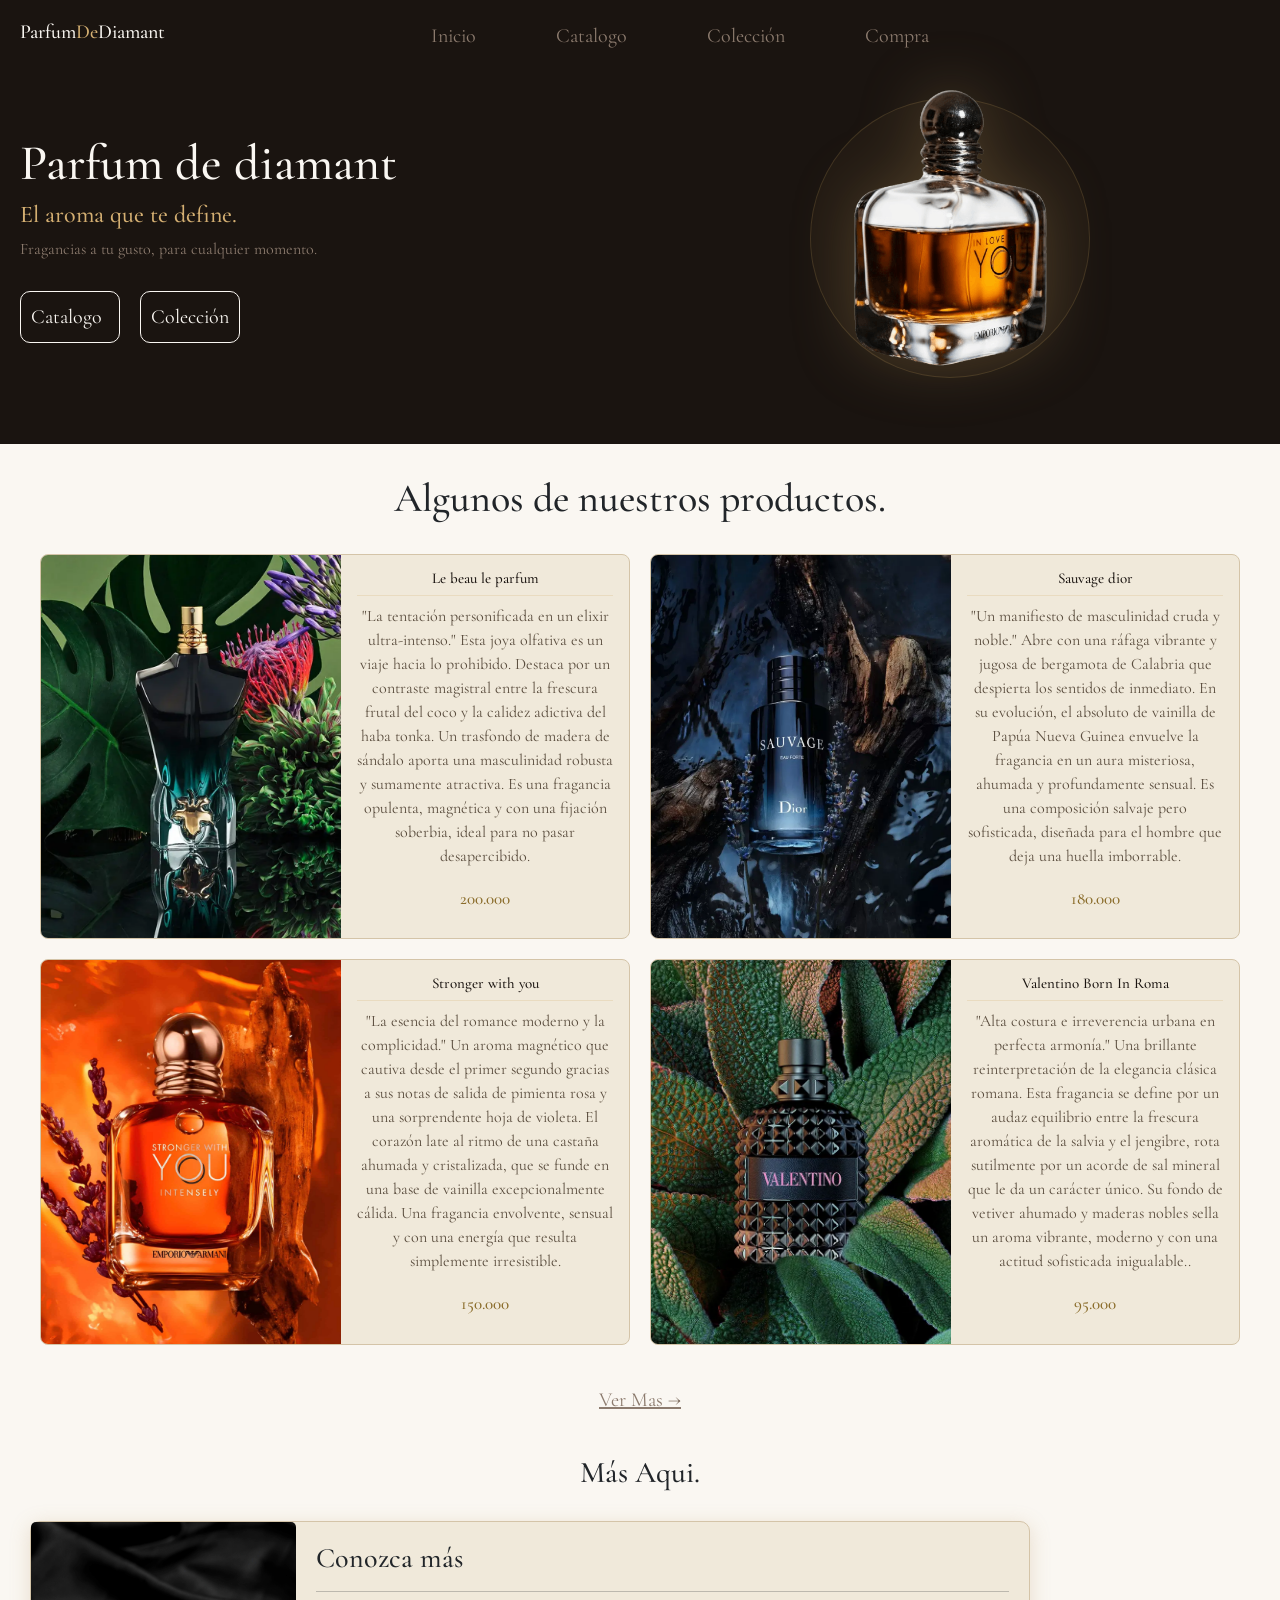
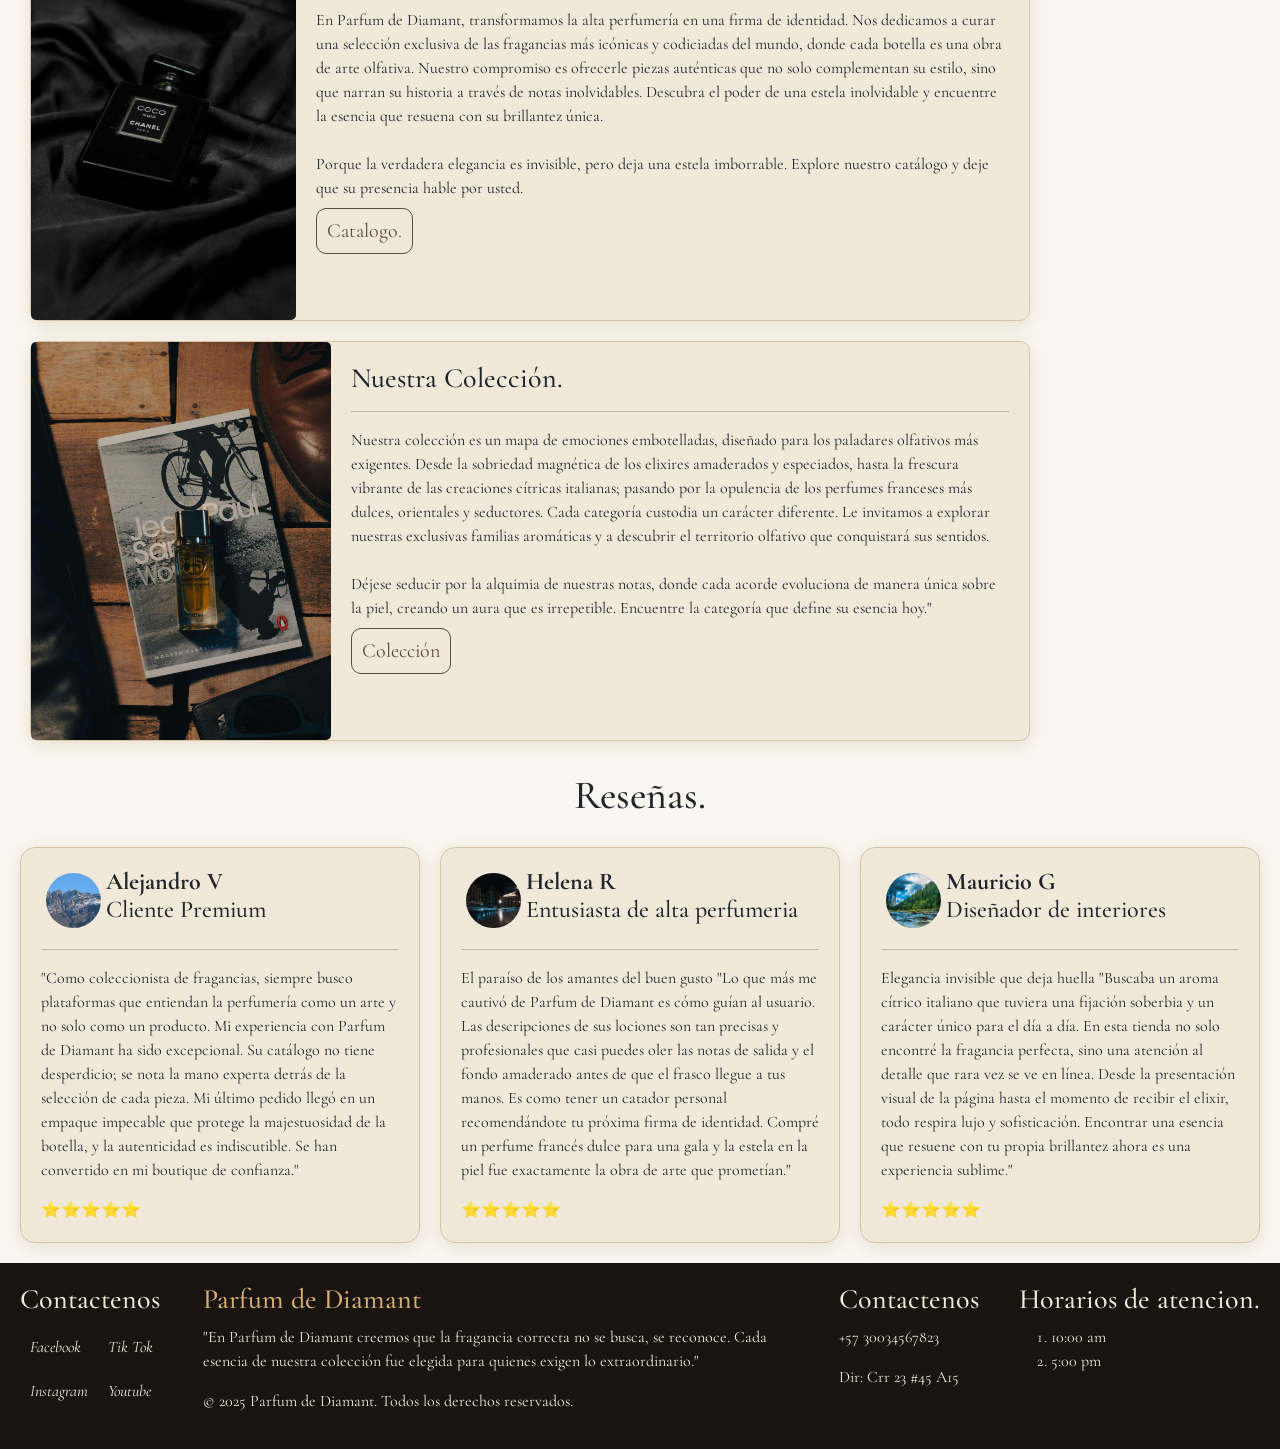
==== Html/index.html @ bfdff6c4 "Landing de la perfuemria" ====
<!DOCTYPE html>
<html lang="en">

<head>
    <meta charset="UTF-8">
    <meta name="viewport" content="width=device-width, initial-scale=1.0">
    <link href="https://cdn.jsdelivr.net/npm/bootstrap@5.3.8/dist/css/bootstrap.min.css" rel="stylesheet"
        integrity="sha384-sRIl4kxILFvY47J16cr9ZwB07vP4J8+LH7qKQnuqkuIAvNWLzeN8tE5YBujZqJLB" crossorigin="anonymous">
    <link rel="preconnect" href="https://fonts.googleapis.com">
    <link rel="preconnect" href="https://fonts.gstatic.com" crossorigin>
    <link
        href="https://fonts.googleapis.com/css2?family=Cormorant+Garamond:ital,wght@0,300..700;1,300..700&display=swap"
        rel="stylesheet">
    <link rel='stylesheet'
        href='https://cdn-uicons.flaticon.com/4.0.0/uicons-regular-rounded/css/uicons-regular-rounded.css'>
    <link rel="stylesheet" href="/css/style.css">
    <link rel="shortcut icon" href="/imagenes/logo.png" type="image/x-icon">
    <link rel='stylesheet' href='https://cdn-uicons.flaticon.com/4.0.0/uicons-brands/css/uicons-brands.css'>
    <title>Parfum de diamant</title>
</head>

<body>
    <main class="cont">
        <header id="header" class="Cabe">
            <div class="navegacion">
                <div class="nomb">
                    <h5>Parfum</h5>
                    <h5 class="Gld">De</h5>
                    <h5>Diamant</h5>
                </div>

                <nav class="nav">
                    <a href="">Inicio</a>
                    <a href="">Catalogo</a>
                    <a href="">Colección</a>
                    <a href="">Compra</a>
                </nav>

                <div class="bolsa">
                    <div class="tema">
                        <button type="button" onclick="Cambio()"><i class="fi fi-rr-night-day"></i></button>
                    </div>

                    <div class="icono-wrap">
                        <i class="fi fi-rr-shopping-bag"></i>
                        <span class="badge" id="cart-badge">0</span>
                    </div>
                </div>
            </div>
            <div class="bg_t">
                <div class="texto">
                    <h1 class="Titulo">Parfum de diamant</h1>
                    <h4 class="sb_tt">El aroma que te define.</h4>
                    <p>Fragancias a tu gusto, para cualquier momento.</p>

                    <div class="btns_h">
                        <a href="">Catalogo</a>
                        <a class="a2" href="">Colección</a>
                    </div>

                </div>

                <div class="visual">
                    <img src="/imagenes/optimizadas/Fragancia principal-1.png" alt="Fragancia principal">
                </div>
            </div>
        </header>
        <section class="Alg_product">

            <h1>Algunos de nuestros productos.</h1>
            <br>
            <div class="product">
                <div class="tarjeta">
                    <img src="/imagenes/optimizadas/le beau.webp" alt="le beau Le parfum">
                    <div class="tar_text">
                        <h4>Le beau le parfum</h4>
                        <hr>
                        <p>"La tentación personificada en un elixir ultra-intenso."
                            Esta joya olfativa es un viaje hacia lo prohibido. Destaca por un contraste magistral entre
                            la
                            frescura frutal del coco y la calidez adictiva del haba tonka. Un trasfondo de madera de
                            sándalo
                            aporta una masculinidad robusta y sumamente atractiva. Es una fragancia opulenta, magnética
                            y
                            con una fijación soberbia, ideal para no pasar desapercibido.</p>

                        <h5>200.000</h5>
                    </div>

                </div>
                <div class="tarjeta">
                    <img src="/imagenes/optimizadas/sauvage-dior-2.webp" alt="Sauvage Dior">

                    <div class="tar_text">
                        <h4>Sauvage dior</h4>
                        <hr>
                        <p>"Un manifiesto de masculinidad cruda y noble."
                            Abre con una ráfaga vibrante y jugosa de bergamota de Calabria que despierta los sentidos de
                            inmediato. En su evolución, el absoluto de vainilla de Papúa Nueva Guinea envuelve la
                            fragancia
                            en un aura misteriosa, ahumada y profundamente sensual. Es una composición salvaje pero
                            sofisticada, diseñada para el hombre que deja una huella imborrable.</p>

                        <h5>180.000</h5>
                    </div>

                </div>
                <div class="tarjeta">
                    <img src="/imagenes/optimizadas/Stronger With You.jpg" alt="Stronger With You">
                    <div class="tar_text">
                        <h4>Stronger with you</h4>
                        <hr>
                        <p>"La esencia del romance moderno y la complicidad."
                            Un aroma magnético que cautiva desde el primer segundo gracias a sus notas de salida de
                            pimienta
                            rosa y una sorprendente hoja de violeta. El corazón late al ritmo de una castaña ahumada y
                            cristalizada, que se funde en una base de vainilla excepcionalmente cálida. Una fragancia
                            envolvente, sensual y con una energía que resulta simplemente irresistible.</p>
                        <h5>150.000</h5>
                    </div>
                </div>
                <div class="tarjeta">
                    <img src="/imagenes/optimizadas/valentino_2.webp" alt="Valentino">
                    <div class="tar_text">
                        <h4>Valentino Born In Roma</h4>
                        <hr>
                        <p>"Alta costura e irreverencia urbana en perfecta armonía."
                            Una brillante reinterpretación de la elegancia clásica romana. Esta fragancia se define por
                            un
                            audaz equilibrio entre la frescura aromática de la salvia y el jengibre, rota sutilmente por
                            un
                            acorde de sal mineral que le da un carácter único. Su fondo de vetiver ahumado y maderas
                            nobles
                            sella un aroma vibrante, moderno y con una actitud sofisticada inigualable..</p>
                        <h5>95.000</h5>
                    </div>
                </div>
            </div>
            <a href="">Ver Mas →</a>
        </section>

        <section class="descripcion_principal">

            <h1>Más Aqui.</h1>

            <div class="tar_desc ds_izq">
                <img src="/imagenes/optimizadas/paratar_1.jpg" alt="">
                <div class="text_1">
                    <h3>Conozca más</h3>
                    <hr>
                    <p>En Parfum de Diamant, transformamos la alta perfumería en una firma de identidad. Nos dedicamos a
                        curar una selección exclusiva de las fragancias más icónicas y codiciadas del mundo, donde cada
                        botella es una obra de arte olfativa. Nuestro compromiso es ofrecerle piezas auténticas que no
                        solo
                        complementan su estilo, sino que narran su historia a través de notas inolvidables. Descubra el
                        poder de una estela inolvidable y encuentre la esencia que resuena con su brillantez única. <br>
                        <br>
                        Porque la verdadera elegancia es invisible, pero deja una estela imborrable. Explore nuestro
                        catálogo y deje que su presencia hable por usted.
                    </p>
                    <a href="">Catalogo.</a>
                </div>
            </div>

            <div class="tar_desc2 ds_der">
                <img src="/imagenes/optimizadas/fondo_head.jpg" alt="Fragancia en fondo dorado">
                <div class="text_1">
                    <h3>Nuestra Colección.</h3>
                    <hr>
                    <p>Nuestra colección es un mapa de emociones embotelladas, diseñado para los paladares olfativos más
                        exigentes. Desde la sobriedad magnética de los elixires amaderados y especiados, hasta la
                        frescura vibrante de las creaciones cítricas italianas; pasando por la opulencia de los perfumes
                        franceses más dulces, orientales y seductores. Cada categoría custodia un carácter diferente. Le
                        invitamos a explorar nuestras exclusivas familias aromáticas y a descubrir el territorio
                        olfativo que conquistará sus sentidos. <br> <br> Déjese seducir por la alquimia de nuestras
                        notas,
                        donde cada acorde evoluciona de manera única sobre la piel, creando un aura que es irrepetible.
                        Encuentre la categoría que define su esencia hoy."
                    </p>
                    <a href="">Colección</a>
                </div>
            </div>
        </section>

        <section class="carousel">
            <h1>Reseñas.</h1>

            <div class="car_res">
                <div class="resena">
                    <div class="us">
                        <img src="/imagenes/optimizadas/us1.jpg" alt="Foto de usuario">
                        <h4> <strong>Alejandro V</strong> <br> Cliente Premium</h4>

                    </div>
                    <hr>
                    <div class="res_desc">
                        <p>"Como coleccionista de fragancias, siempre busco plataformas que entiendan la perfumería como
                            un arte y no solo como un producto. Mi experiencia con Parfum de Diamant ha sido
                            excepcional. Su catálogo no tiene desperdicio; se nota la mano experta detrás de la
                            selección de cada pieza. Mi último pedido llegó en un empaque impecable que protege la
                            majestuosidad de la botella, y la autenticidad es indiscutible. Se han convertido en mi
                            boutique de confianza."</p>

                        <span>⭐⭐⭐⭐⭐</span>
                    </div>
                </div>
                <div class="resena">
                    <div class="us">
                        <img src="/imagenes/optimizadas/us22.jpg" alt="Foto de usuario">
                        <h4> <strong>Helena R</strong> <br>Entusiasta de alta perfumeria</h4>

                    </div>
                    <hr>
                    <div class="res_desc">
                        <p>El paraíso de los amantes del buen gusto
                            "Lo que más me cautivó de Parfum de Diamant es cómo guían al usuario. Las descripciones de
                            sus lociones son tan precisas y profesionales que casi puedes oler las notas de salida y el
                            fondo amaderado antes de que el frasco llegue a tus manos. Es como tener un catador personal
                            recomendándote tu próxima firma de identidad. Compré un perfume francés dulce para una gala
                            y la estela en la piel fue exactamente la obra de arte que prometían."</p>

                        <span>⭐⭐⭐⭐⭐</span>
                    </div>
                </div>
                <div class="resena">
                    <div class="us">
                        <img src="/imagenes/optimizadas/us2.jpg" alt="Foto de usuario">
                        <h4> <strong>Mauricio G</strong> <br> Diseñador de interiores</h4>

                    </div>
                    <hr>
                    <div class="res_desc">
                        <p>Elegancia invisible que deja huella
                            "Buscaba un aroma cítrico italiano que tuviera una fijación soberbia y un carácter único
                            para el día a día. En esta tienda no solo encontré la fragancia perfecta, sino una atención
                            al detalle que rara vez se ve en línea. Desde la presentación visual de la página hasta el
                            momento de recibir el elixir, todo respira lujo y sofisticación. Encontrar una esencia que
                            resuene con tu propia brillantez ahora es una experiencia sublime."</p>

                        <span>⭐⭐⭐⭐⭐</span>
                    </div>
                </div>

            </div>
        </section>
        <footer>
            <div class="redes">
                <h3>Contactenos</h3>
                <div class="as_f">
                    <div class="redes_a1">
                        <a href=""><i class="fi fi-brands-facebook"> Facebook</i></a>
                        <a href=""><i class="fi fi-brands-instagram"> Instagram</i></a>
                    </div>

                    <div class="redes_a2">
                        <a href=""><i class="fi fi-brands-tiktok-circle"> Tik Tok</i></i></a>
                        <a href=""><i class="fi fi-brands-youtube"> Youtube</i></a>
                    </div>
                </div>

            </div>
            <div class="desc_f">
                <h3>Parfum de Diamant</h3>
                <p>"En Parfum de Diamant creemos que la fragancia correcta no se busca, se reconoce. Cada esencia de
                    nuestra colección fue elegida para quienes exigen lo extraordinario."</p>
                <p>© 2025 Parfum de Diamant. Todos los derechos reservados.</p>
            </div>
            <div class="contact">
                <h3>Contactenos</h3>
                <p>+57 30034567823</p>
                <p>Dir: Crr 23 #45 A15</p>

            </div>
            <div class="hor">
                <h3>Horarios de atencion.</h3>
                <ol>
                    <li>10:00 am</li>
                    <li>5:00 pm</li>
                </ol>
            </div>
        </footer>
    </main>
    <script src="/js/interactividad.js"></script>
</body>

</html>
---- css/style.css ----
@import url('https://cdn-uicons.flaticon.com/4.0.0/uicons-regular-rounded/css/uicons-regular-rounded.css');
@import url('https://cdn-uicons.flaticon.com/4.0.0/uicons-brands/css/uicons-brands.css');


* {
    padding: 0;
    margin: 0;
    box-sizing: border-box;
}

body {
    font-family: 'Cormorant Garamond', serif;
    background: #FAF7F2;
    overflow-x: hidden;
}


#header {
    background-color: #1a1410;
    padding: 20px;
}

.Titulo {
    color: #FAF7F2;
    font-size: 50px;
}

.navegacion {
    color: #FAF7F2;
    z-index: 1;
    display: grid;
    grid-template-columns: 0.5fr 8fr 0.5fr;
    grid-template-rows: 1fr;
}

.nomb {
    display: flex;
}

nav {
    justify-content: center;
    display: grid;
    grid-template-columns: 1fr 1fr 1fr 1fr;
    grid-template-rows: 1fr;
}

.nav a:hover {
    color: #FAF7F2;
    text-decoration: dashed;
    transition: 0.5s;
    transform: scale(1.15);
}

nav a {
    text-decoration: none;
    color: #8C7B6E;
    font-size: 20px;
    margin: 1px 40px;
}

.Gld {
    color: #D4AF72;
}

.texto {
    color: #D4AF72;
    font-size: 1rem;
    flex: 1;
}

.bg_t {
    display: flex;
    justify-content: space-between;
    align-items: center;
}

.visual::before {
    content: '';
    position: absolute;
    width: 280px;
    height: 280px;
    border-radius: 50%;
    border: 1px solid rgba(184, 149, 90, 0.2);
    background: rgba(184, 149, 90, 0.05);
}

.visual {
    position: relative;
    display: flex;
    flex: 1;
    align-items: center;
    justify-content: center;
}

.visual img {
    width: 220px;
    position: relative;
    object-fit: contain;
    filter: drop-shadow(0 0 30px rgba(184, 150, 90, 0.284));
}

.texto a {
    text-decoration: none;
    color: #FAF7F2;
    padding: 10px;
    font-size: 20px;
    border: 1px solid #FAF7F2;
    border-radius: 10px;
    width: 100px;
}

.btns_h {
    display: flex;
    margin-top: 30px;
}

.btns_h .a2 {
    margin-left: 20px;
}

.texto a:hover {
    background-color: #D4AF72;
    transition: 1s;
}

.texto p {
    color: #8C7B6E;
}


.bolsa {
    display: flex;
}

.badge {
    display: none;
}

.icono-wrap {
    color: #8C7B6E;
    display: inline-flex;
    position: relative;
    cursor: pointer;
}

.tema {
    font-size: 20px;
    margin: 0 auto;
}

.tema button {
    background: none;
    border: none;
    color: #8C7B6E;
    height: auto;
}

/* Tarjetas */

.Alg_product a {
    color: #8C7B6E;
    font-size: 20px;
    justify-self: left;
}

.Alg_product {
    text-align: center;
    padding: 30px 0 20px;
}

.product {
    display: grid;
    grid-template-rows: 1fr 1fr;
    grid-template-columns: 1fr 1fr;
    gap: 20px;
    padding: 0 40px 40px;
}

.tarjeta {
    display: flex;
    flex-direction: row;
    background-color: #F0E9DA;
    border-radius: 8px;
    overflow: hidden;
    min-height: 300px;
    min-width: 200px;
    border: 0.5px solid #d4c4a8;
}

.tarjeta:hover {
    box-shadow: 0 4px 20px rgba(184, 149, 90, 0.25);
}

.tarjeta img {
    width: 300px;
    min-width: 300px;
    object-fit: cover;
    display: block;
}

.tar_text {
    display: flex;
    flex-direction: column;
    padding: 14px 16px;
    gap: 6px;
    overflow: hidden;
}

.tar_text h4 {
    font-size: 15px;
    margin: 0;
    color: #1a1410;
}

.tar_text hr {
    border: none;
    border-top: 1px solid #D4AF72;
    margin: 2px 0;
}

.tar_text p {
    font-size: 16px;
    color: #5a4d3e;
    margin: 0;
}

.tar_text h5 {
    margin: 15px auto;
    color: #8a6c2a;
    font-size: 17px;
}

.ds_izq {
    opacity: 0;
    transform: translateX(-80px);
    transition: 2s;
}

.tar_desc {
    display: flex;
    flex-direction: row;
    width: 1000px;
    min-width: unset;
    height: 400px;
    background-color: #F0E9DA;
    border: 0.5px solid #d4c4a8;
    border-radius: 10px;
    margin: 20px;
    box-shadow: 0 4px 20px rgba(184, 149, 90, 0.25);

}

.tar_desc a {
    color: #5a4d3e;
    text-decoration: none;
    font-size: 20px;
    border: 1px solid #5a4d3e;
    padding: 10px;
    border-radius: 10px;
}

.tar_desc a:hover {
    background-color: #5a4d3e;
    color: white;
    transition: 1s;
}


.tar_desc img {
    width: 300px;
    object-fit: cover;
    display: block;
    border-radius: 5px;
}


.tar_desc2 {
    display: flex;
    flex-direction: row;
    width: 1000px;
    min-width: unset;
    height: 400px;
    background-color: #F0E9DA;
    border: 0.5px solid #d4c4a8;
    border-radius: 10px;
    margin: 20px;
    justify-self: end;
    box-shadow: 0 4px 20px rgba(184, 149, 90, 0.25);
}

.tar_desc2 a {
    color: #5a4d3e;
    text-decoration: none;
    font-size: 20px;
    border: 1px solid #5a4d3e;
    padding: 10px;
    border-radius: 10px;
}

.tar_desc2 a:hover {
    background-color: #5a4d3e;
    color: white;
    transition: 1s;
}


.tar_desc2 img {
    width: 300px;
    object-fit: cover;
    display: block;
    border-radius: 5px;
}

.text_1 {
    padding: 20px;
}

.ds_der {
    opacity: 0;
    transform: translateX(80px);
    transition: 2s;
}

.ds_der.visible,
.ds_izq.visible {
    opacity: 1;
    transform: translateX(0);
}


.descripcion_principal h1 {
    font-size: 30px;
    text-align: center;
    padding: 10px;
}

.descripcion_principal {
    overflow-x: hidden;
    padding: 10px;
}

/* reseñas */
.resena img {
    width: 65px;
    border-radius: 100%;
    padding: 5px;
    object-fit: cover;
}

.carousel h1 {
    text-align: center;
}

.us {
    display: flex;
}

.car_res {
    display: flex;
    justify-content: space-between;
    padding: 20px;
}

.resena {
    padding: 20px;
    background-color: #F0E9DA;
    border: 0.5px solid #d4c4a8;
    width: 400px;
    box-shadow: 0 4px 20px rgba(184, 149, 90, 0.25);
    border-radius: 15px;
}

footer {
    background-color: #1a1410;
    color: #F0E9DA;
    display: flex;
}

.desc_f {
    width: 300px;
    padding: 20px;
    flex: 1;
}

.desc_f h3 {
    color: #D4AF72;
}

.redes {
    padding: 20px;

}

.as_f {
    display: flex;
}

.contact {
    padding: 20px;
}

.hor {
    padding: 20px;
}

.redes a {
    text-decoration: none;
    color: #F0E9DA;
    display: block;
    padding: 10px;
}


/* Modo oscuro */
body.modo-oscuro {
    background-color: #100E0B;
    color: #EDE0CC;
}

body.modo-oscuro .resena {
    background-color: #1E1A14;
    color: #EDE0CC;
    border: 0.5px solid #A07840;
}

body.modo-oscuro footer {
    background-color: #1E1A14;
}

body.modo-oscuro .descripcion_principal h1 {
    color: #F0E9DA;
}

body.modo-oscuro .tarjeta {
    background-color: #1E1A14;
    color: #EDE0CC;
    border: 0.5px solid #A07840;
}

body.modo-oscuro .tar_text p {
    color: #9A8A78;
}

body.modo-oscuro .tar_text h5 {
    color: #9A8A78;
}

body.modo-oscuro .tar_text h4 {
    color: #EDE0CC;
}

body.modo-oscuro #header {
    background-color: #1E1A14;
}

body.modo-oscuro .tar_desc {
    background-color: #1E1A14;
    color: #EDE0CC;
    border: 0.5px solid #A07840;
}

body.modo-oscuro .tar_desc a {
    background-color: #1E1A14;
    color: #EDE0CC;
    border: 0.5px solid #EDE0CC;
}

body.modo-oscuro .tar_desc a:hover {
    background-color: #EDE0CC;
    color: #5a4d3e;
    border: 0.5px solid #5a4d3e;
}


body.modo-oscuro .tar_desc2 {
    background-color: #1E1A14;
    color: #EDE0CC;
    border: 0.5px solid #A07840;
}

body.modo-oscuro .tar_desc2 a {
    background-color: #1E1A14;
    color: #EDE0CC;
    border: 0.5px solid #EDE0CC;
}

body.modo-oscuro .tar_desc2 a:hover {
    background-color: #EDE0CC;
    color: #5a4d3e;
    border: 0.5px solid #5a4d3e;
}
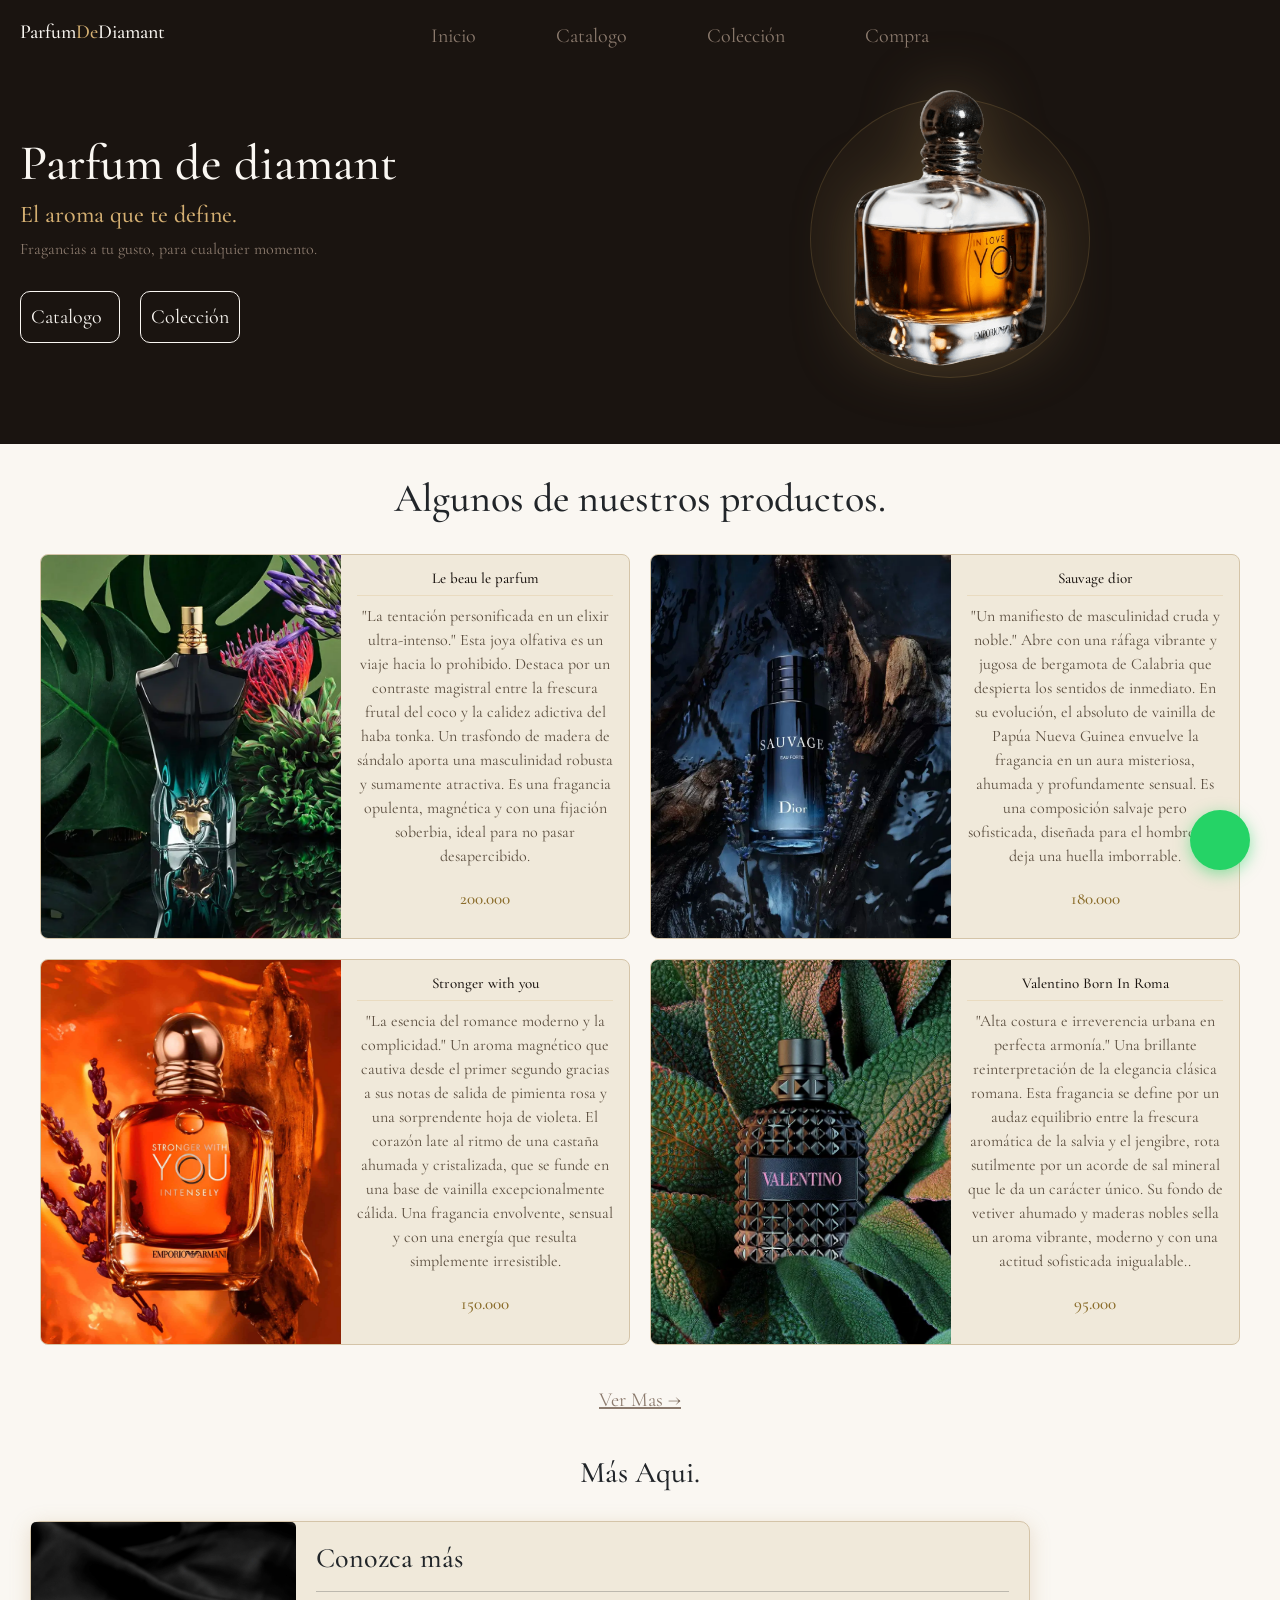
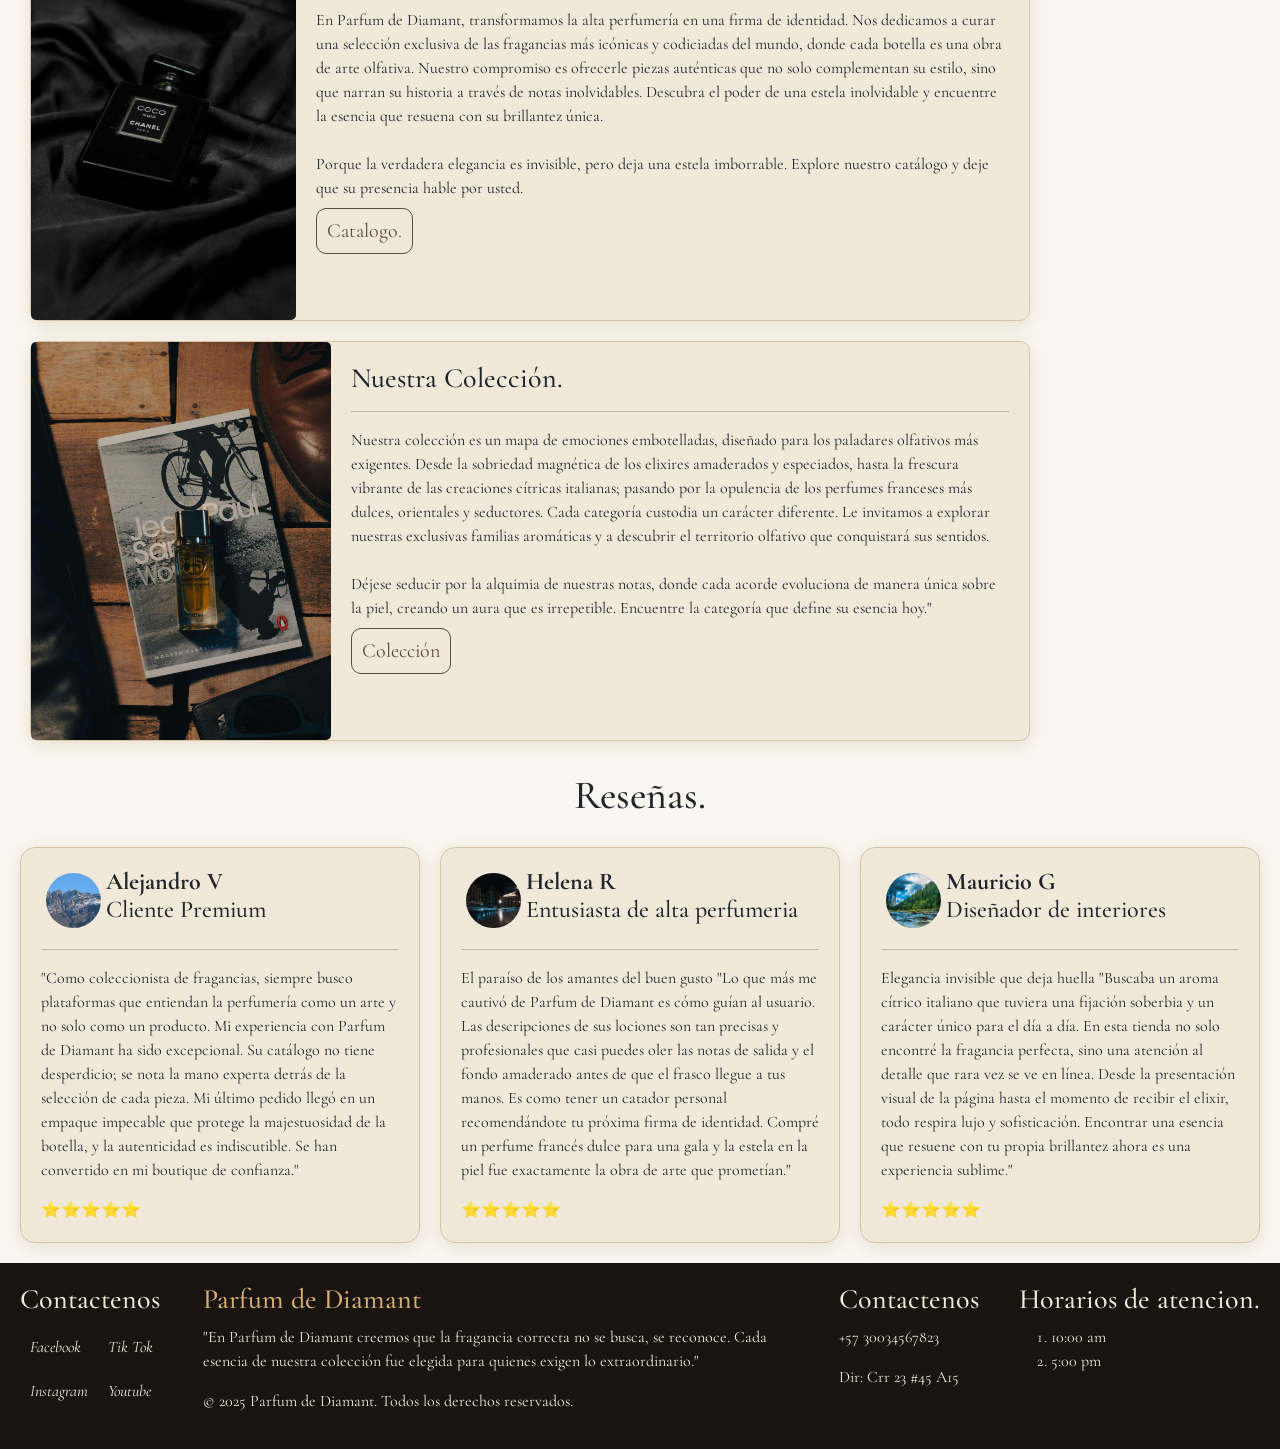
==== commit c971d9e7: "whatsapp y volver arriba" ====
--- a/Html/index.html
+++ b/Html/index.html
@@ -30,10 +30,10 @@
                 </div>
 
                 <nav class="nav">
-                    <a href="">Inicio</a>
+                    <a href="index.html">Inicio</a>
                     <a href="">Catalogo</a>
                     <a href="">Colección</a>
-                    <a href="">Compra</a>
+                    <a href="compras.html">Compra</a>
                 </nav>
 
                 <div class="bolsa">
@@ -42,8 +42,10 @@
                     </div>
 
                     <div class="icono-wrap">
-                        <i class="fi fi-rr-shopping-bag"></i>
-                        <span class="badge" id="cart-badge">0</span>
+                        <a href="compras.html">
+                            <i class="fi fi-rr-shopping-bag"></i>
+                            <span class="badge" id="cart-badge">0</span>
+                        </a>
                     </div>
                 </div>
             </div>
@@ -279,7 +281,16 @@
                 </ol>
             </div>
         </footer>
+        <button id="backtotop" aria-label="Volver arriba">
+            ↑
+        </button>
     </main>
+    <!-- boton whatsapp -->
+
+
+    <a class="btn-whatsapp" href="https://wa.me/12345678900" target="_blank">
+        <i class="fi fi-brands-whatsapp"></i>
+    </a>
     <script src="/js/interactividad.js"></script>
 </body>
 
--- a/css/style.css
+++ b/css/style.css
@@ -141,6 +141,11 @@
     display: inline-flex;
     position: relative;
     cursor: pointer;
+}
+
+.icono-wrap a {
+    text-decoration: none;
+    color: #8C7B6E;
 }
 
 .tema {
@@ -410,6 +415,33 @@
     padding: 10px;
 }
 
+.btn-whatsapp {
+    position: fixed;
+    bottom: 30px;
+    right: 30px;
+    z-index: 1000;
+    background-color: #25D366;
+    color: white;
+    width: 60px;
+    height: 60px;
+    border-radius: 50%;
+    display: flex;
+    justify-content: center;
+    align-items: center;
+    font-size: 35px;
+    text-decoration: none;
+    box-shadow: 0 4px 15px rgba(37, 211, 102, 0.5);
+    transition: all 0.3s ease;
+}
+
+.btn-whatsapp:hover {
+    transform: scale(1.1);
+    box-shadow: 0 4px 25px rgba(37, 211, 102, 0.8);
+}
+
+
+
+
 
 /* Modo oscuro */
 body.modo-oscuro {
@@ -488,4 +520,26 @@
     background-color: #EDE0CC;
     color: #5a4d3e;
     border: 0.5px solid #5a4d3e;
+}
+
+#backtotop {
+    position: fixed;
+    bottom: 2rem;
+    left: 1rem;
+    width: 44px;
+    height: 44px;
+    border-radius: 50%;
+    background: #5a4d3e;
+    color: #d4c4a8;
+    border: none;
+    font-size: 1.2rem;
+    cursor: pointer;
+    opacity: 0;
+    transition: opacity 0.3s;
+    pointer-events: none;
+}
+
+#backtotop.visible {
+    opacity: 1;
+    pointer-events: auto;
 }
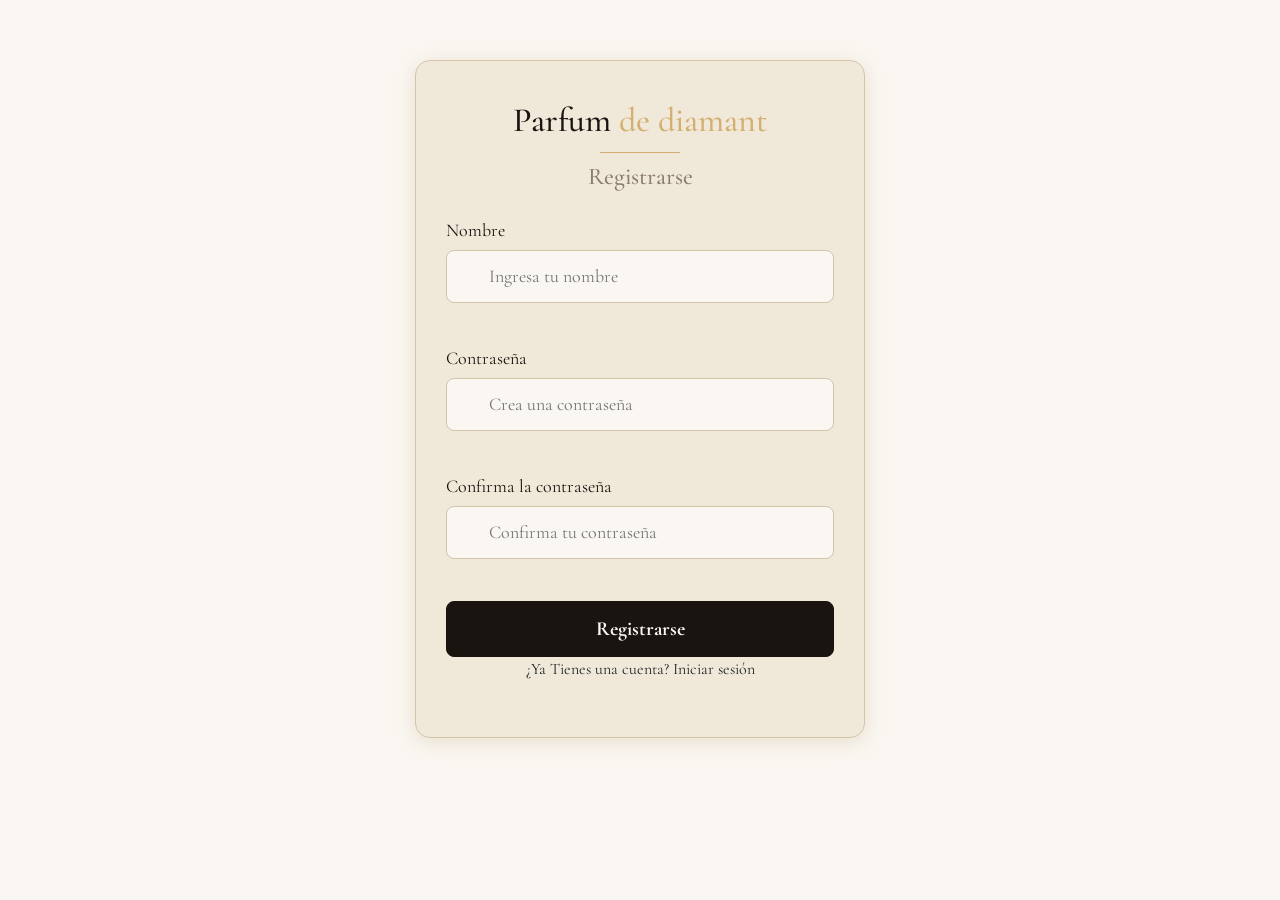
==== commit 72fdb3b1: "Formulario y bd" ====
--- a/Html/index.html
+++ b/Html/index.html
@@ -1,5 +1,5 @@
 <!DOCTYPE html>
-<html lang="en">
+<html lang="es">
 
 <head>
     <meta charset="UTF-8">
@@ -13,285 +13,101 @@
         rel="stylesheet">
     <link rel='stylesheet'
         href='https://cdn-uicons.flaticon.com/4.0.0/uicons-regular-rounded/css/uicons-regular-rounded.css'>
-    <link rel="stylesheet" href="/css/style.css">
-    <link rel="shortcut icon" href="/imagenes/logo.png" type="image/x-icon">
     <link rel='stylesheet' href='https://cdn-uicons.flaticon.com/4.0.0/uicons-brands/css/uicons-brands.css'>
-    <title>Parfum de diamant</title>
+    <link rel="stylesheet" href="../css/style.css">
+    <link rel="stylesheet" href="../css/login.css">
+    <link rel="shortcut icon" href="../imagenes/logo.png" type="image/x-icon">
+    <title>Registro - Parfum de diamant</title>
 </head>
 
 <body>
     <main class="cont">
-        <header id="header" class="Cabe">
-            <div class="navegacion">
-                <div class="nomb">
-                    <h5>Parfum</h5>
-                    <h5 class="Gld">De</h5>
-                    <h5>Diamant</h5>
+
+        <section class="contenedor-login">
+            <div class="tarjeta-login">
+                <div class="login-encabezado">
+                    <h2 class="Titulo-form">Parfum <span class="Gld">de diamant</span></h2>
+                    <hr class="linea-dorada">
+                    <h3>Registrarse</h3>
                 </div>
 
-                <nav class="nav">
-                    <a href="index.html">Inicio</a>
-                    <a href="">Catalogo</a>
-                    <a href="">Colección</a>
-                    <a href="compras.html">Compra</a>
-                </nav>
-
-                <div class="bolsa">
-                    <div class="tema">
-                        <button type="button" onclick="Cambio()"><i class="fi fi-rr-night-day"></i></button>
+                <form action="">
+                    <div class="nom grupo-input">
+                        <label for="nombre">Nombre</label>
+                        <div class="input-icono">
+                            <i class="fi fi-rr-user"></i>
+                            <input type="text" id="nombre" placeholder="Ingresa tu nombre" required>
+                        </div>
+                        <small id="alert1" class="alerta-mensaje"></small>
                     </div>
 
-                    <div class="icono-wrap">
-                        <a href="compras.html">
-                            <i class="fi fi-rr-shopping-bag"></i>
-                            <span class="badge" id="cart-badge">0</span>
-                        </a>
-                    </div>
-                </div>
-            </div>
-            <div class="bg_t">
-                <div class="texto">
-                    <h1 class="Titulo">Parfum de diamant</h1>
-                    <h4 class="sb_tt">El aroma que te define.</h4>
-                    <p>Fragancias a tu gusto, para cualquier momento.</p>
-
-                    <div class="btns_h">
-                        <a href="">Catalogo</a>
-                        <a class="a2" href="">Colección</a>
+                    <div class="contr grupo-input">
+                        <label for="contrasena">Contraseña</label>
+                        <div class="input-icono">
+                            <i class="fi fi-rr-lock"></i>
+                            <input type="password" id="contrasena" placeholder="Crea una contraseña" required>
+                        </div>
+                        <small id="alert2" class="alerta-mensaje"></small>
                     </div>
 
-                </div>
-
-                <div class="visual">
-                    <img src="/imagenes/optimizadas/Fragancia principal-1.png" alt="Fragancia principal">
-                </div>
-            </div>
-        </header>
-        <section class="Alg_product">
-
-            <h1>Algunos de nuestros productos.</h1>
-            <br>
-            <div class="product">
-                <div class="tarjeta">
-                    <img src="/imagenes/optimizadas/le beau.webp" alt="le beau Le parfum">
-                    <div class="tar_text">
-                        <h4>Le beau le parfum</h4>
-                        <hr>
-                        <p>"La tentación personificada en un elixir ultra-intenso."
-                            Esta joya olfativa es un viaje hacia lo prohibido. Destaca por un contraste magistral entre
-                            la
-                            frescura frutal del coco y la calidez adictiva del haba tonka. Un trasfondo de madera de
-                            sándalo
-                            aporta una masculinidad robusta y sumamente atractiva. Es una fragancia opulenta, magnética
-                            y
-                            con una fijación soberbia, ideal para no pasar desapercibido.</p>
-
-                        <h5>200.000</h5>
+                    <div class="conf_contr grupo-input">
+                        <label for="contrasena_conf">Confirma la contraseña</label>
+                        <div class="input-icono">
+                            <i class="fi fi-rr-shield-check"></i>
+                            <input type="password" id="contrasena_conf" placeholder="Confirma tu contraseña" required>
+                        </div>
+                        <small id="alert3" class="alerta-mensaje"></small>
                     </div>
 
-                </div>
-                <div class="tarjeta">
-                    <img src="/imagenes/optimizadas/sauvage-dior-2.webp" alt="Sauvage Dior">
-
-                    <div class="tar_text">
-                        <h4>Sauvage dior</h4>
-                        <hr>
-                        <p>"Un manifiesto de masculinidad cruda y noble."
-                            Abre con una ráfaga vibrante y jugosa de bergamota de Calabria que despierta los sentidos de
-                            inmediato. En su evolución, el absoluto de vainilla de Papúa Nueva Guinea envuelve la
-                            fragancia
-                            en un aura misteriosa, ahumada y profundamente sensual. Es una composición salvaje pero
-                            sofisticada, diseñada para el hombre que deja una huella imborrable.</p>
-
-                        <h5>180.000</h5>
+                    <div class="btns login-acciones">
+                        <button type="button" onclick="registrarUsuario()"
+                            class="btn_regis btn-dorado">Registrarse</button>
                     </div>
-
-                </div>
-                <div class="tarjeta">
-                    <img src="/imagenes/optimizadas/Stronger With You.jpg" alt="Stronger With You">
-                    <div class="tar_text">
-                        <h4>Stronger with you</h4>
-                        <hr>
-                        <p>"La esencia del romance moderno y la complicidad."
-                            Un aroma magnético que cautiva desde el primer segundo gracias a sus notas de salida de
-                            pimienta
-                            rosa y una sorprendente hoja de violeta. El corazón late al ritmo de una castaña ahumada y
-                            cristalizada, que se funde en una base de vainilla excepcionalmente cálida. Una fragancia
-                            envolvente, sensual y con una energía que resulta simplemente irresistible.</p>
-                        <h5>150.000</h5>
-                    </div>
-                </div>
-                <div class="tarjeta">
-                    <img src="/imagenes/optimizadas/valentino_2.webp" alt="Valentino">
-                    <div class="tar_text">
-                        <h4>Valentino Born In Roma</h4>
-                        <hr>
-                        <p>"Alta costura e irreverencia urbana en perfecta armonía."
-                            Una brillante reinterpretación de la elegancia clásica romana. Esta fragancia se define por
-                            un
-                            audaz equilibrio entre la frescura aromática de la salvia y el jengibre, rota sutilmente por
-                            un
-                            acorde de sal mineral que le da un carácter único. Su fondo de vetiver ahumado y maderas
-                            nobles
-                            sella un aroma vibrante, moderno y con una actitud sofisticada inigualable..</p>
-                        <h5>95.000</h5>
-                    </div>
-                </div>
-            </div>
-            <a href="">Ver Mas →</a>
-        </section>
-
-        <section class="descripcion_principal">
-
-            <h1>Más Aqui.</h1>
-
-            <div class="tar_desc ds_izq">
-                <img src="/imagenes/optimizadas/paratar_1.jpg" alt="">
-                <div class="text_1">
-                    <h3>Conozca más</h3>
-                    <hr>
-                    <p>En Parfum de Diamant, transformamos la alta perfumería en una firma de identidad. Nos dedicamos a
-                        curar una selección exclusiva de las fragancias más icónicas y codiciadas del mundo, donde cada
-                        botella es una obra de arte olfativa. Nuestro compromiso es ofrecerle piezas auténticas que no
-                        solo
-                        complementan su estilo, sino que narran su historia a través de notas inolvidables. Descubra el
-                        poder de una estela inolvidable y encuentre la esencia que resuena con su brillantez única. <br>
-                        <br>
-                        Porque la verdadera elegancia es invisible, pero deja una estela imborrable. Explore nuestro
-                        catálogo y deje que su presencia hable por usted.
-                    </p>
-                    <a href="">Catalogo.</a>
-                </div>
-            </div>
-
-            <div class="tar_desc2 ds_der">
-                <img src="/imagenes/optimizadas/fondo_head.jpg" alt="Fragancia en fondo dorado">
-                <div class="text_1">
-                    <h3>Nuestra Colección.</h3>
-                    <hr>
-                    <p>Nuestra colección es un mapa de emociones embotelladas, diseñado para los paladares olfativos más
-                        exigentes. Desde la sobriedad magnética de los elixires amaderados y especiados, hasta la
-                        frescura vibrante de las creaciones cítricas italianas; pasando por la opulencia de los perfumes
-                        franceses más dulces, orientales y seductores. Cada categoría custodia un carácter diferente. Le
-                        invitamos a explorar nuestras exclusivas familias aromáticas y a descubrir el territorio
-                        olfativo que conquistará sus sentidos. <br> <br> Déjese seducir por la alquimia de nuestras
-                        notas,
-                        donde cada acorde evoluciona de manera única sobre la piel, creando un aura que es irrepetible.
-                        Encuentre la categoría que define su esencia hoy."
-                    </p>
-                    <a href="">Colección</a>
-                </div>
+                    <p id="iniciar" class="Iniciar">¿Ya Tienes una cuenta? Iniciar sesión</p>
+                </form>
             </div>
         </section>
 
-        <section class="carousel">
-            <h1>Reseñas.</h1>
-
-            <div class="car_res">
-                <div class="resena">
-                    <div class="us">
-                        <img src="/imagenes/optimizadas/us1.jpg" alt="Foto de usuario">
-                        <h4> <strong>Alejandro V</strong> <br> Cliente Premium</h4>
-
-                    </div>
-                    <hr>
-                    <div class="res_desc">
-                        <p>"Como coleccionista de fragancias, siempre busco plataformas que entiendan la perfumería como
-                            un arte y no solo como un producto. Mi experiencia con Parfum de Diamant ha sido
-                            excepcional. Su catálogo no tiene desperdicio; se nota la mano experta detrás de la
-                            selección de cada pieza. Mi último pedido llegó en un empaque impecable que protege la
-                            majestuosidad de la botella, y la autenticidad es indiscutible. Se han convertido en mi
-                            boutique de confianza."</p>
-
-                        <span>⭐⭐⭐⭐⭐</span>
-                    </div>
-                </div>
-                <div class="resena">
-                    <div class="us">
-                        <img src="/imagenes/optimizadas/us22.jpg" alt="Foto de usuario">
-                        <h4> <strong>Helena R</strong> <br>Entusiasta de alta perfumeria</h4>
-
-                    </div>
-                    <hr>
-                    <div class="res_desc">
-                        <p>El paraíso de los amantes del buen gusto
-                            "Lo que más me cautivó de Parfum de Diamant es cómo guían al usuario. Las descripciones de
-                            sus lociones son tan precisas y profesionales que casi puedes oler las notas de salida y el
-                            fondo amaderado antes de que el frasco llegue a tus manos. Es como tener un catador personal
-                            recomendándote tu próxima firma de identidad. Compré un perfume francés dulce para una gala
-                            y la estela en la piel fue exactamente la obra de arte que prometían."</p>
-
-                        <span>⭐⭐⭐⭐⭐</span>
-                    </div>
-                </div>
-                <div class="resena">
-                    <div class="us">
-                        <img src="/imagenes/optimizadas/us2.jpg" alt="Foto de usuario">
-                        <h4> <strong>Mauricio G</strong> <br> Diseñador de interiores</h4>
-
-                    </div>
-                    <hr>
-                    <div class="res_desc">
-                        <p>Elegancia invisible que deja huella
-                            "Buscaba un aroma cítrico italiano que tuviera una fijación soberbia y un carácter único
-                            para el día a día. En esta tienda no solo encontré la fragancia perfecta, sino una atención
-                            al detalle que rara vez se ve en línea. Desde la presentación visual de la página hasta el
-                            momento de recibir el elixir, todo respira lujo y sofisticación. Encontrar una esencia que
-                            resuene con tu propia brillantez ahora es una experiencia sublime."</p>
-
-                        <span>⭐⭐⭐⭐⭐</span>
-                    </div>
+        <section class="contenedor-iniciar ocultar">
+            <div class="tarjeta-login">
+                <div class="login-encabezado">
+                    <h2 class="Titulo-form">Parfum <span class="Gld">de diamant</span></h2>
+                    <hr class="linea-dorada">
+                    <h3>Iniciar sesion</h3>
                 </div>
 
+                <form action="">
+                    <div class="nom grupo-input">
+                        <label for="nombre">Nombre</label>
+                        <div class="input-icono">
+                            <i class="fi fi-rr-user"></i>
+                            <input type="text" id="nombre_i" placeholder="Ingresa tu nombre" required>
+                        </div>
+                        <small id="alert1_i" class="alerta-mensaje"></small>
+                    </div>
+
+                    <div class="contr grupo-input">
+                        <label for="contrasena">Contraseña</label>
+                        <div class="input-icono">
+                            <i class="fi fi-rr-lock"></i>
+                            <input type="password" id="contrasena_i" placeholder="Ingrese la contraseña" required>
+                        </div>
+                        <small id="alert2_i" class="alerta-mensaje"></small>
+                    </div>
+
+                    <div class="btns login-acciones">
+                        <button type="button" onclick="iniciarUsuario()" class="btn_regis btn-dorado">iniciar
+                            Sesion</button>
+                    </div>
+                    <p id="regis" class="Iniciar">¿No tienes una cuenta? Registrarse</p>
+                </form>
             </div>
         </section>
-        <footer>
-            <div class="redes">
-                <h3>Contactenos</h3>
-                <div class="as_f">
-                    <div class="redes_a1">
-                        <a href=""><i class="fi fi-brands-facebook"> Facebook</i></a>
-                        <a href=""><i class="fi fi-brands-instagram"> Instagram</i></a>
-                    </div>
 
-                    <div class="redes_a2">
-                        <a href=""><i class="fi fi-brands-tiktok-circle"> Tik Tok</i></i></a>
-                        <a href=""><i class="fi fi-brands-youtube"> Youtube</i></a>
-                    </div>
-                </div>
+    </main>
 
-            </div>
-            <div class="desc_f">
-                <h3>Parfum de Diamant</h3>
-                <p>"En Parfum de Diamant creemos que la fragancia correcta no se busca, se reconoce. Cada esencia de
-                    nuestra colección fue elegida para quienes exigen lo extraordinario."</p>
-                <p>© 2025 Parfum de Diamant. Todos los derechos reservados.</p>
-            </div>
-            <div class="contact">
-                <h3>Contactenos</h3>
-                <p>+57 30034567823</p>
-                <p>Dir: Crr 23 #45 A15</p>
-
-            </div>
-            <div class="hor">
-                <h3>Horarios de atencion.</h3>
-                <ol>
-                    <li>10:00 am</li>
-                    <li>5:00 pm</li>
-                </ol>
-            </div>
-        </footer>
-        <button id="backtotop" aria-label="Volver arriba">
-            ↑
-        </button>
-    </main>
-    <!-- boton whatsapp -->
-
-
-    <a class="btn-whatsapp" href="https://wa.me/12345678900" target="_blank">
-        <i class="fi fi-brands-whatsapp"></i>
-    </a>
-    <script src="/js/interactividad.js"></script>
+    <script src="../js/interactividad.js"></script>
+    <script src="../js/form.js"></script>
 </body>
 
 </html>
--- a/css/login.css
+++ b/css/login.css
@@ -0,0 +1,139 @@
+.contenedor-login {
+    display: flex;
+    justify-content: center;
+    align-items: center;
+    padding: 60px 20px;
+    width: 100%;
+}
+
+.contenedor-iniciar {
+    display: flex;
+    justify-content: center;
+    align-items: center;
+    padding: 60px 20px;
+    width: 100%;
+}
+
+.tarjeta-login {
+    background-color: #F0E9DA;
+    border: 0.5px solid #d4c4a8;
+    border-radius: 15px;
+    width: 100%;
+    max-width: 450px;
+    padding: 40px 30px;
+    box-shadow: 0 4px 20px rgba(184, 149, 90, 0.25);
+    transition: background-color 0.5s, border 0.5s;
+}
+
+.login-encabezado {
+    text-align: center;
+    margin-bottom: 25px;
+}
+
+.login-encabezado h2.Titulo-form {
+    font-size: 34px;
+    color: #1a1410;
+    margin-bottom: 5px;
+}
+
+.login-encabezado h3 {
+    font-size: 24px;
+    color: #8C7B6E;
+    margin-top: 10px;
+}
+
+.linea-dorada {
+    border: none;
+    border-top: 1px solid #D4AF72;
+    margin: 10px auto;
+    width: 80px;
+    opacity: 1;
+}
+
+/* Espaciados de cada bloque de formulario */
+.grupo-input {
+    margin-bottom: 20px;
+    display: flex;
+    flex-direction: column;
+}
+
+.grupo-input label {
+    font-size: 18px;
+    color: #1a1410;
+    margin-bottom: 6px;
+}
+
+/* Manejo de inputs con iconos incrustados */
+.input-icono {
+    position: relative;
+    display: flex;
+    align-items: center;
+}
+
+.input-icono i {
+    position: absolute;
+    left: 15px;
+    color: #8C7B6E;
+    font-size: 16px;
+}
+
+.input-icono input {
+    width: 100%;
+    padding: 12px 15px 12px 42px;
+    /* Margen izquierdo extra para que el texto no tape al icono */
+    border: 1px solid #d4c4a8;
+    border-radius: 8px;
+    background-color: #FAF7F2;
+    font-family: 'Cormorant Garamond', serif;
+    font-size: 18px;
+    color: #1a1410;
+    outline: none;
+    transition: all 0.3s ease;
+}
+
+.input-icono input:focus {
+    border-color: #8C7B6E;
+    box-shadow: 0 0 8px rgba(140, 123, 110, 0.2);
+}
+
+/* Mensajes pequeños de alerta de JavaScript */
+.alerta-mensaje {
+    font-size: 16px;
+    margin-top: 4px;
+    display: block;
+    min-height: 18px;
+}
+
+/* Botón estilizado tipo Boutique de Lujo */
+.btn-dorado {
+    width: 100%;
+    background-color: #1a1410;
+    color: #FAF7F2;
+    border: 1px solid #1a1410;
+    padding: 12px;
+    font-family: 'Cormorant Garamond', serif;
+    font-size: 20px;
+    font-weight: bold;
+    border-radius: 8px;
+    cursor: pointer;
+    transition: all 0.5s ease;
+}
+
+.btn-dorado:hover {
+    background-color: #D4AF72;
+    border-color: #D4AF72;
+    color: #1a1410;
+}
+
+.Iniciar {
+    text-align: center;
+    cursor: pointer;
+}
+
+.Iniciar:hover {
+    color: #8C7B6E;
+}
+
+.ocultar {
+    display: none;
+}
